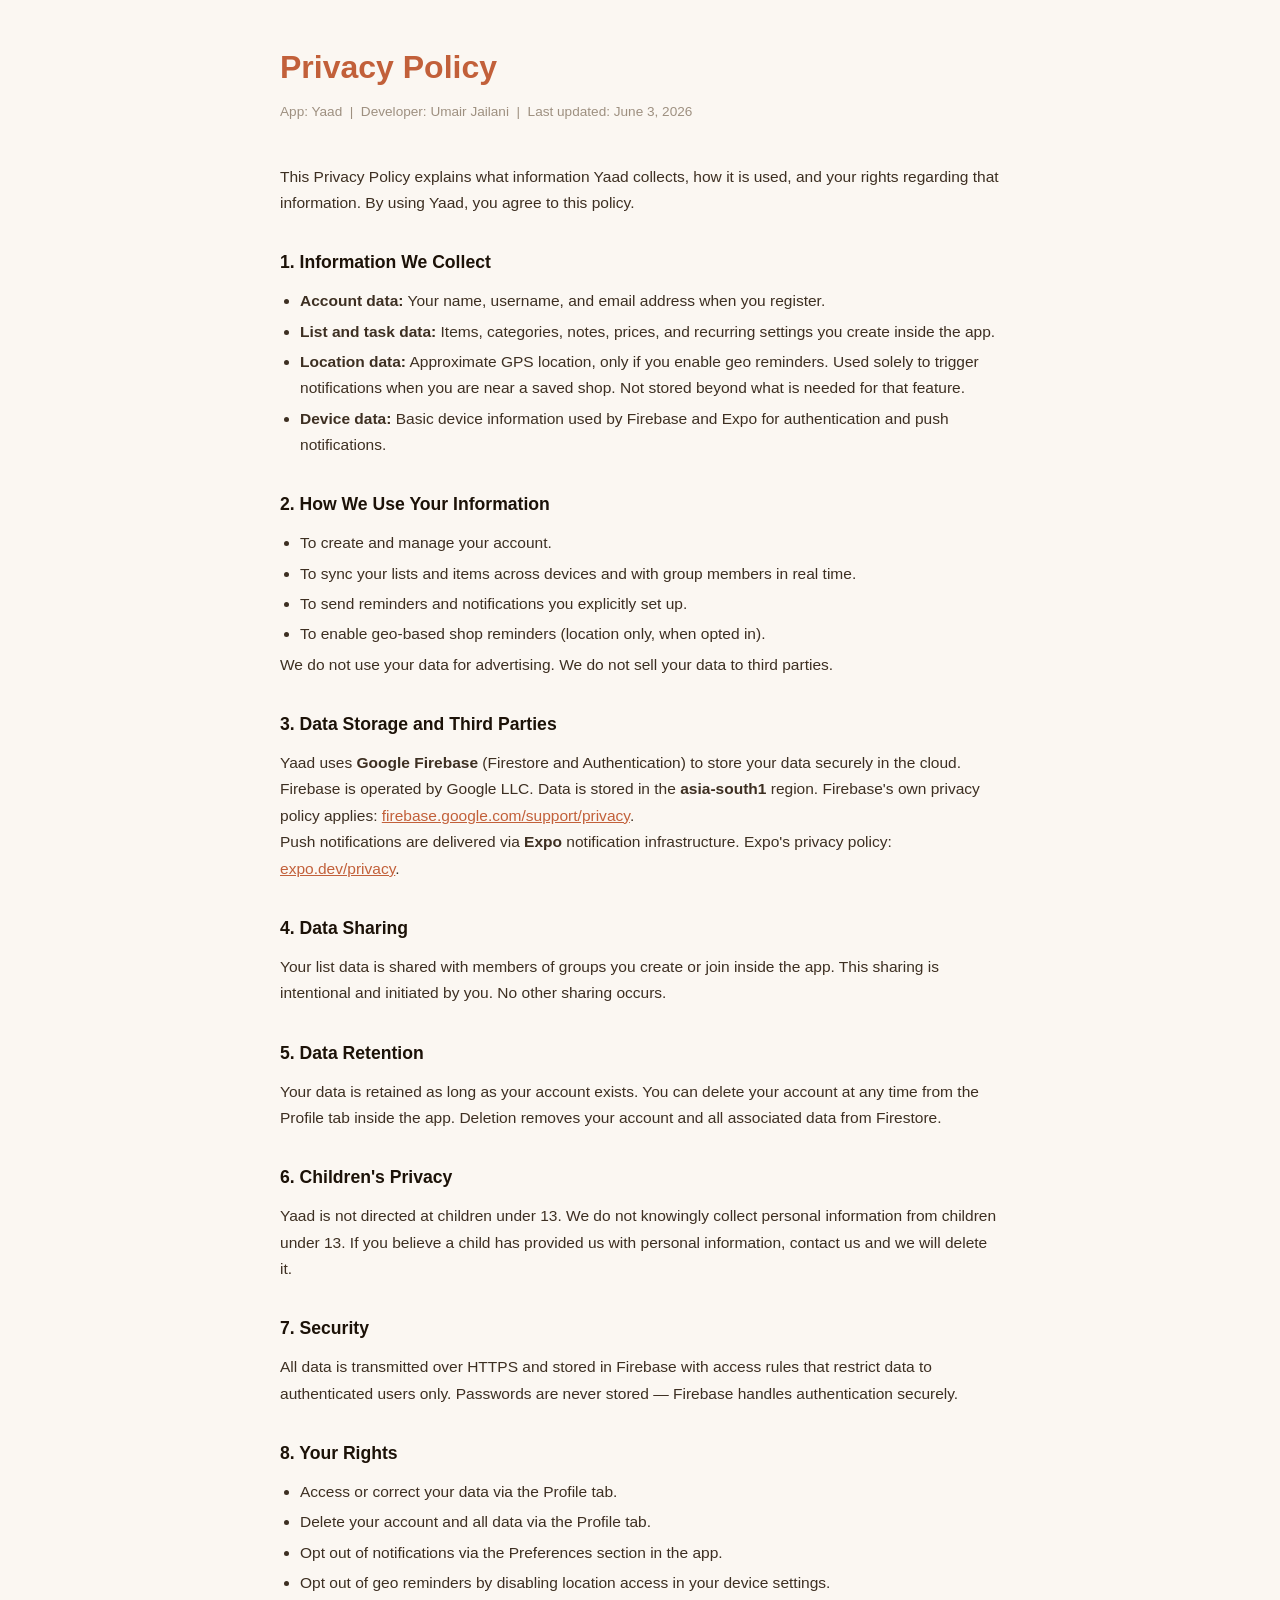
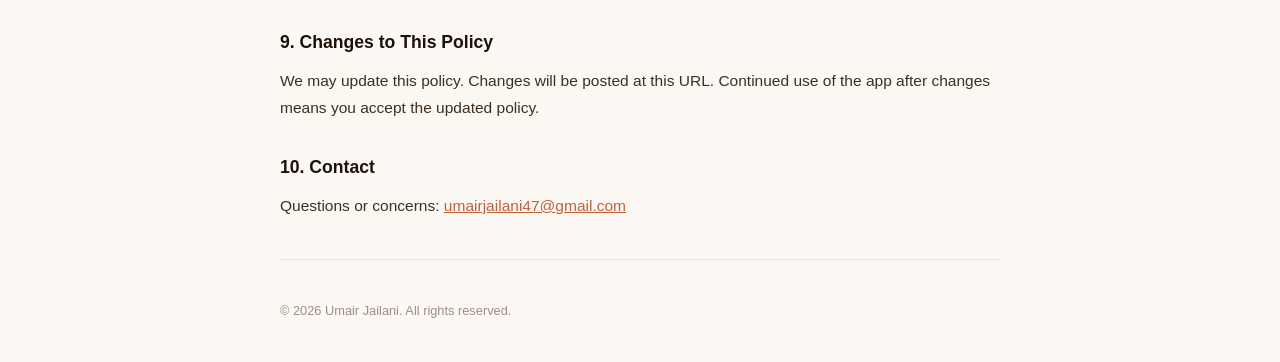
==== privacy.html @ adad9eef "add: Yaad app privacy policy page" ====
<!DOCTYPE html>
<html lang="en">
<head>
  <meta charset="UTF-8" />
  <meta name="viewport" content="width=device-width, initial-scale=1.0" />
  <title>Yaad – Privacy Policy</title>
  <style>
    * { box-sizing: border-box; margin: 0; padding: 0; }
    body {
      font-family: -apple-system, BlinkMacSystemFont, 'Segoe UI', Roboto, sans-serif;
      background: #FBF7F2;
      color: #1C1208;
      line-height: 1.7;
      padding: 40px 20px;
    }
    .container { max-width: 720px; margin: 0 auto; }
    h1 { font-size: 2rem; margin-bottom: 6px; color: #C2603A; }
    .meta { font-size: 0.85rem; color: #9E9080; margin-bottom: 40px; }
    h2 { font-size: 1.1rem; font-weight: 600; margin: 32px 0 10px; color: #1C1208; }
    p, li { font-size: 0.97rem; color: #3D2F22; }
    ul { padding-left: 20px; margin-top: 6px; }
    li { margin-bottom: 4px; }
    a { color: #C2603A; }
    hr { border: none; border-top: 1px solid #EAE2D8; margin: 40px 0; }
  </style>
</head>
<body>
  <div class="container">
    <h1>Privacy Policy</h1>
    <p class="meta">App: Yaad &nbsp;|&nbsp; Developer: Umair Jailani &nbsp;|&nbsp; Last updated: June 3, 2026</p>

    <p>This Privacy Policy explains what information Yaad collects, how it is used, and your rights regarding that information. By using Yaad, you agree to this policy.</p>

    <h2>1. Information We Collect</h2>
    <ul>
      <li><strong>Account data:</strong> Your name, username, and email address when you register.</li>
      <li><strong>List and task data:</strong> Items, categories, notes, prices, and recurring settings you create inside the app.</li>
      <li><strong>Location data:</strong> Approximate GPS location, only if you enable geo reminders. Used solely to trigger notifications when you are near a saved shop. Not stored beyond what is needed for that feature.</li>
      <li><strong>Device data:</strong> Basic device information used by Firebase and Expo for authentication and push notifications.</li>
    </ul>

    <h2>2. How We Use Your Information</h2>
    <ul>
      <li>To create and manage your account.</li>
      <li>To sync your lists and items across devices and with group members in real time.</li>
      <li>To send reminders and notifications you explicitly set up.</li>
      <li>To enable geo-based shop reminders (location only, when opted in).</li>
    </ul>
    <p>We do not use your data for advertising. We do not sell your data to third parties.</p>

    <h2>3. Data Storage and Third Parties</h2>
    <p>Yaad uses <strong>Google Firebase</strong> (Firestore and Authentication) to store your data securely in the cloud. Firebase is operated by Google LLC. Data is stored in the <strong>asia-south1</strong> region. Firebase's own privacy policy applies: <a href="https://firebase.google.com/support/privacy" target="_blank">firebase.google.com/support/privacy</a>.</p>
    <p>Push notifications are delivered via <strong>Expo</strong> notification infrastructure. Expo's privacy policy: <a href="https://expo.dev/privacy" target="_blank">expo.dev/privacy</a>.</p>

    <h2>4. Data Sharing</h2>
    <p>Your list data is shared with members of groups you create or join inside the app. This sharing is intentional and initiated by you. No other sharing occurs.</p>

    <h2>5. Data Retention</h2>
    <p>Your data is retained as long as your account exists. You can delete your account at any time from the Profile tab inside the app. Deletion removes your account and all associated data from Firestore.</p>

    <h2>6. Children's Privacy</h2>
    <p>Yaad is not directed at children under 13. We do not knowingly collect personal information from children under 13. If you believe a child has provided us with personal information, contact us and we will delete it.</p>

    <h2>7. Security</h2>
    <p>All data is transmitted over HTTPS and stored in Firebase with access rules that restrict data to authenticated users only. Passwords are never stored — Firebase handles authentication securely.</p>

    <h2>8. Your Rights</h2>
    <ul>
      <li>Access or correct your data via the Profile tab.</li>
      <li>Delete your account and all data via the Profile tab.</li>
      <li>Opt out of notifications via the Preferences section in the app.</li>
      <li>Opt out of geo reminders by disabling location access in your device settings.</li>
    </ul>

    <h2>9. Changes to This Policy</h2>
    <p>We may update this policy. Changes will be posted at this URL. Continued use of the app after changes means you accept the updated policy.</p>

    <h2>10. Contact</h2>
    <p>Questions or concerns: <a href="mailto:umairjailani47@gmail.com">umairjailani47@gmail.com</a></p>

    <hr />
    <p style="font-size:0.8rem; color:#9E9080;">© 2026 Umair Jailani. All rights reserved.</p>
  </div>
</body>
</html>
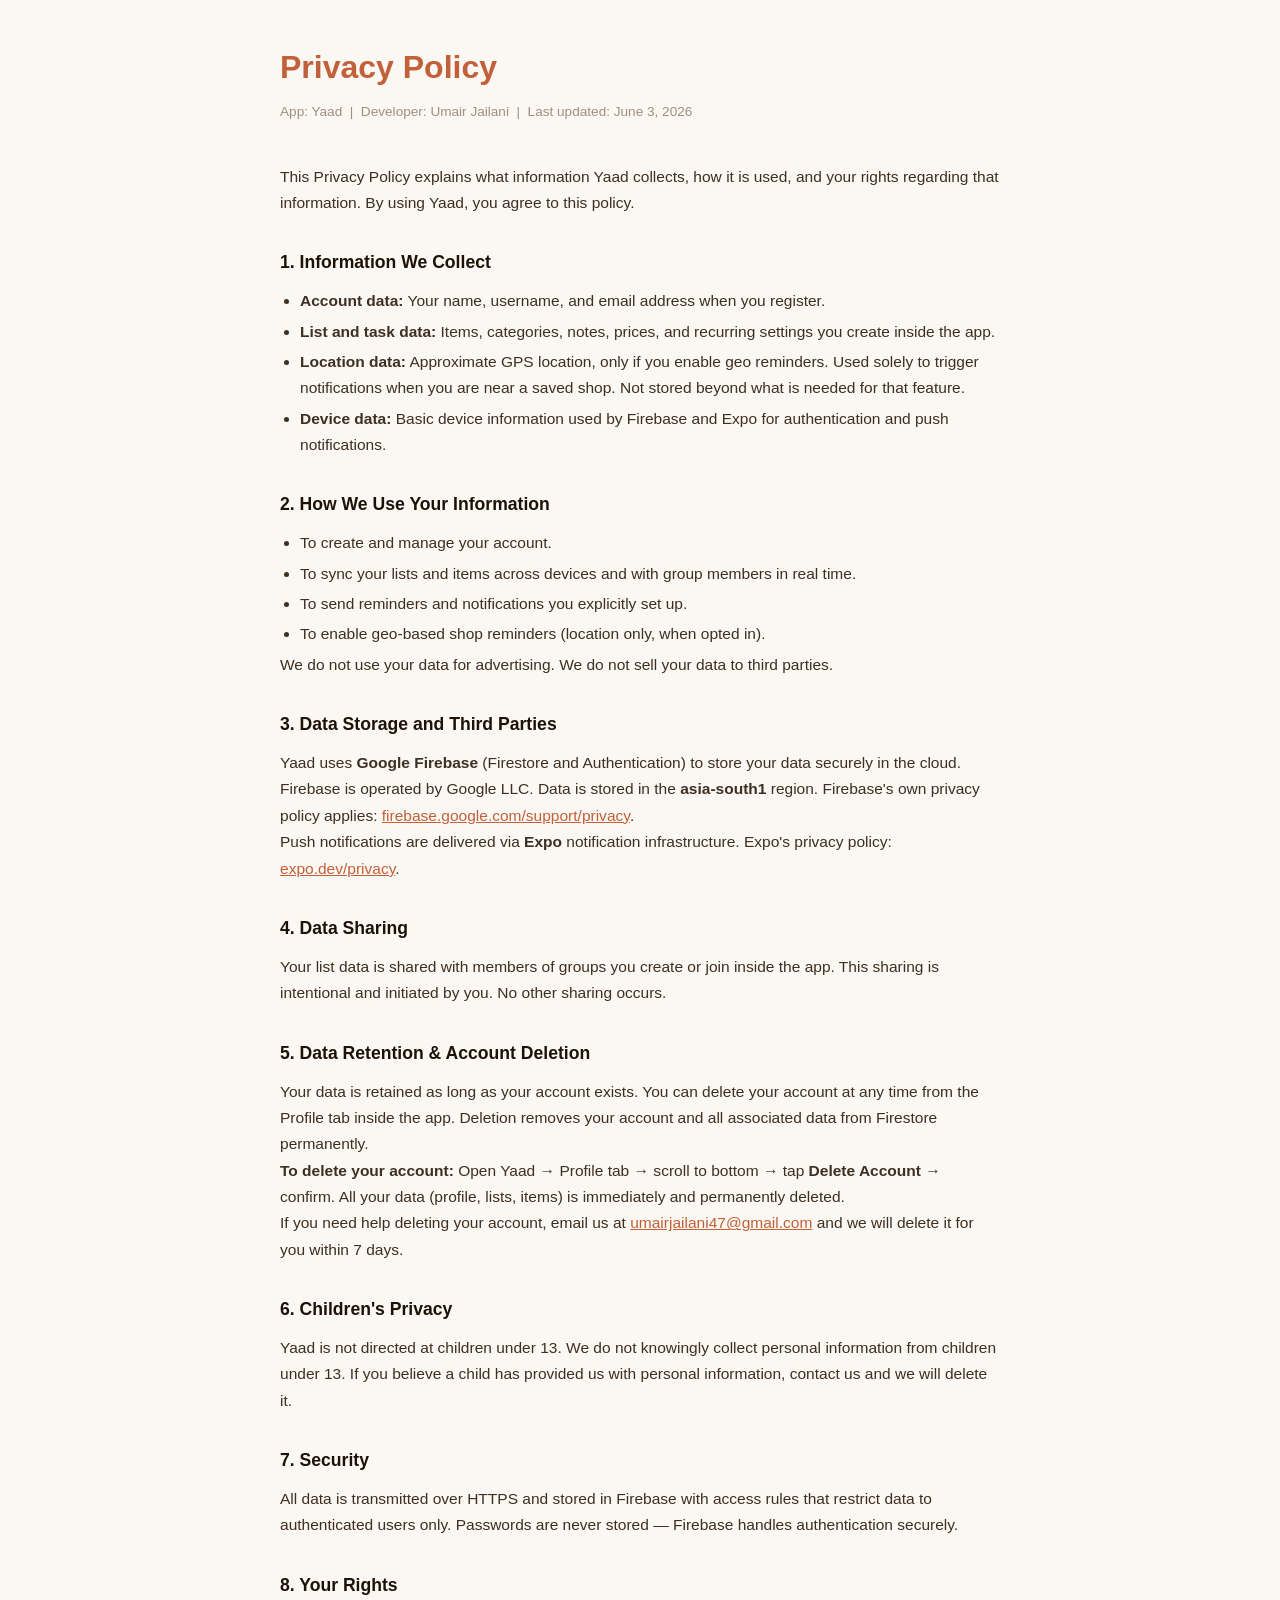
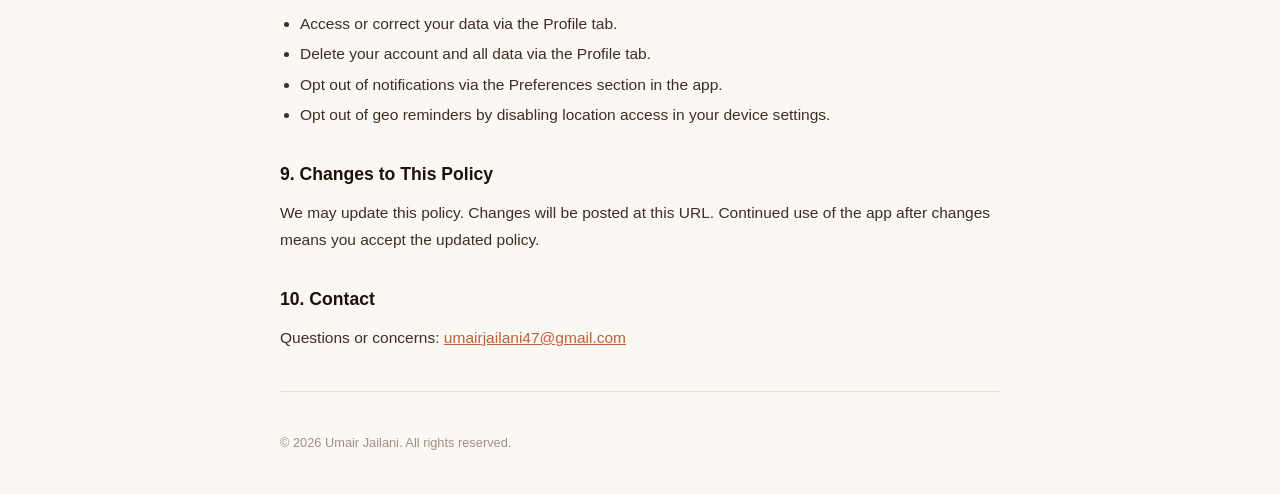
==== commit f2fece7a: "add: account deletion section with anchor" ====
--- a/privacy.html
+++ b/privacy.html
@@ -55,8 +55,10 @@
     <h2>4. Data Sharing</h2>
     <p>Your list data is shared with members of groups you create or join inside the app. This sharing is intentional and initiated by you. No other sharing occurs.</p>
 
-    <h2>5. Data Retention</h2>
-    <p>Your data is retained as long as your account exists. You can delete your account at any time from the Profile tab inside the app. Deletion removes your account and all associated data from Firestore.</p>
+    <h2 id="delete-account">5. Data Retention &amp; Account Deletion</h2>
+    <p>Your data is retained as long as your account exists. You can delete your account at any time from the Profile tab inside the app. Deletion removes your account and all associated data from Firestore permanently.</p>
+    <p><strong>To delete your account:</strong> Open Yaad → Profile tab → scroll to bottom → tap <strong>Delete Account</strong> → confirm. All your data (profile, lists, items) is immediately and permanently deleted.</p>
+    <p>If you need help deleting your account, email us at <a href="mailto:umairjailani47@gmail.com">umairjailani47@gmail.com</a> and we will delete it for you within 7 days.</p>
 
     <h2>6. Children's Privacy</h2>
     <p>Yaad is not directed at children under 13. We do not knowingly collect personal information from children under 13. If you believe a child has provided us with personal information, contact us and we will delete it.</p>
